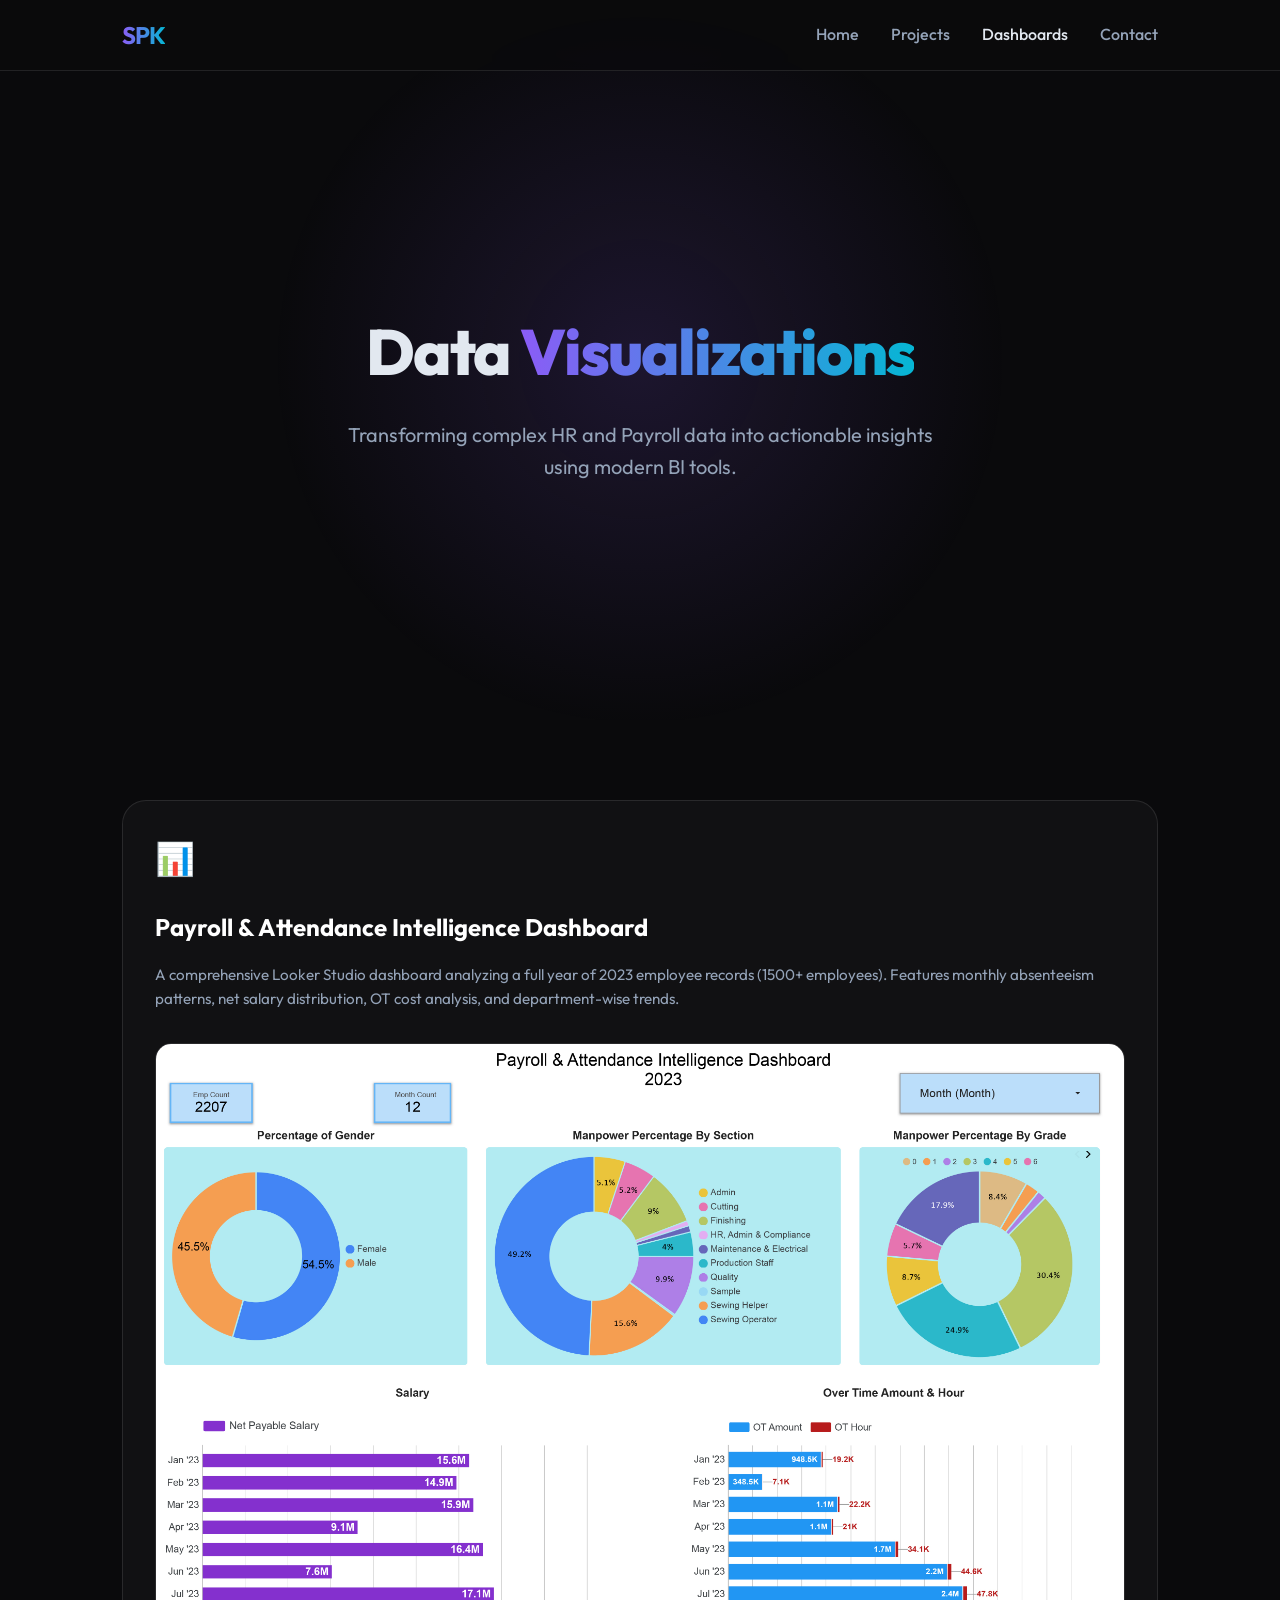
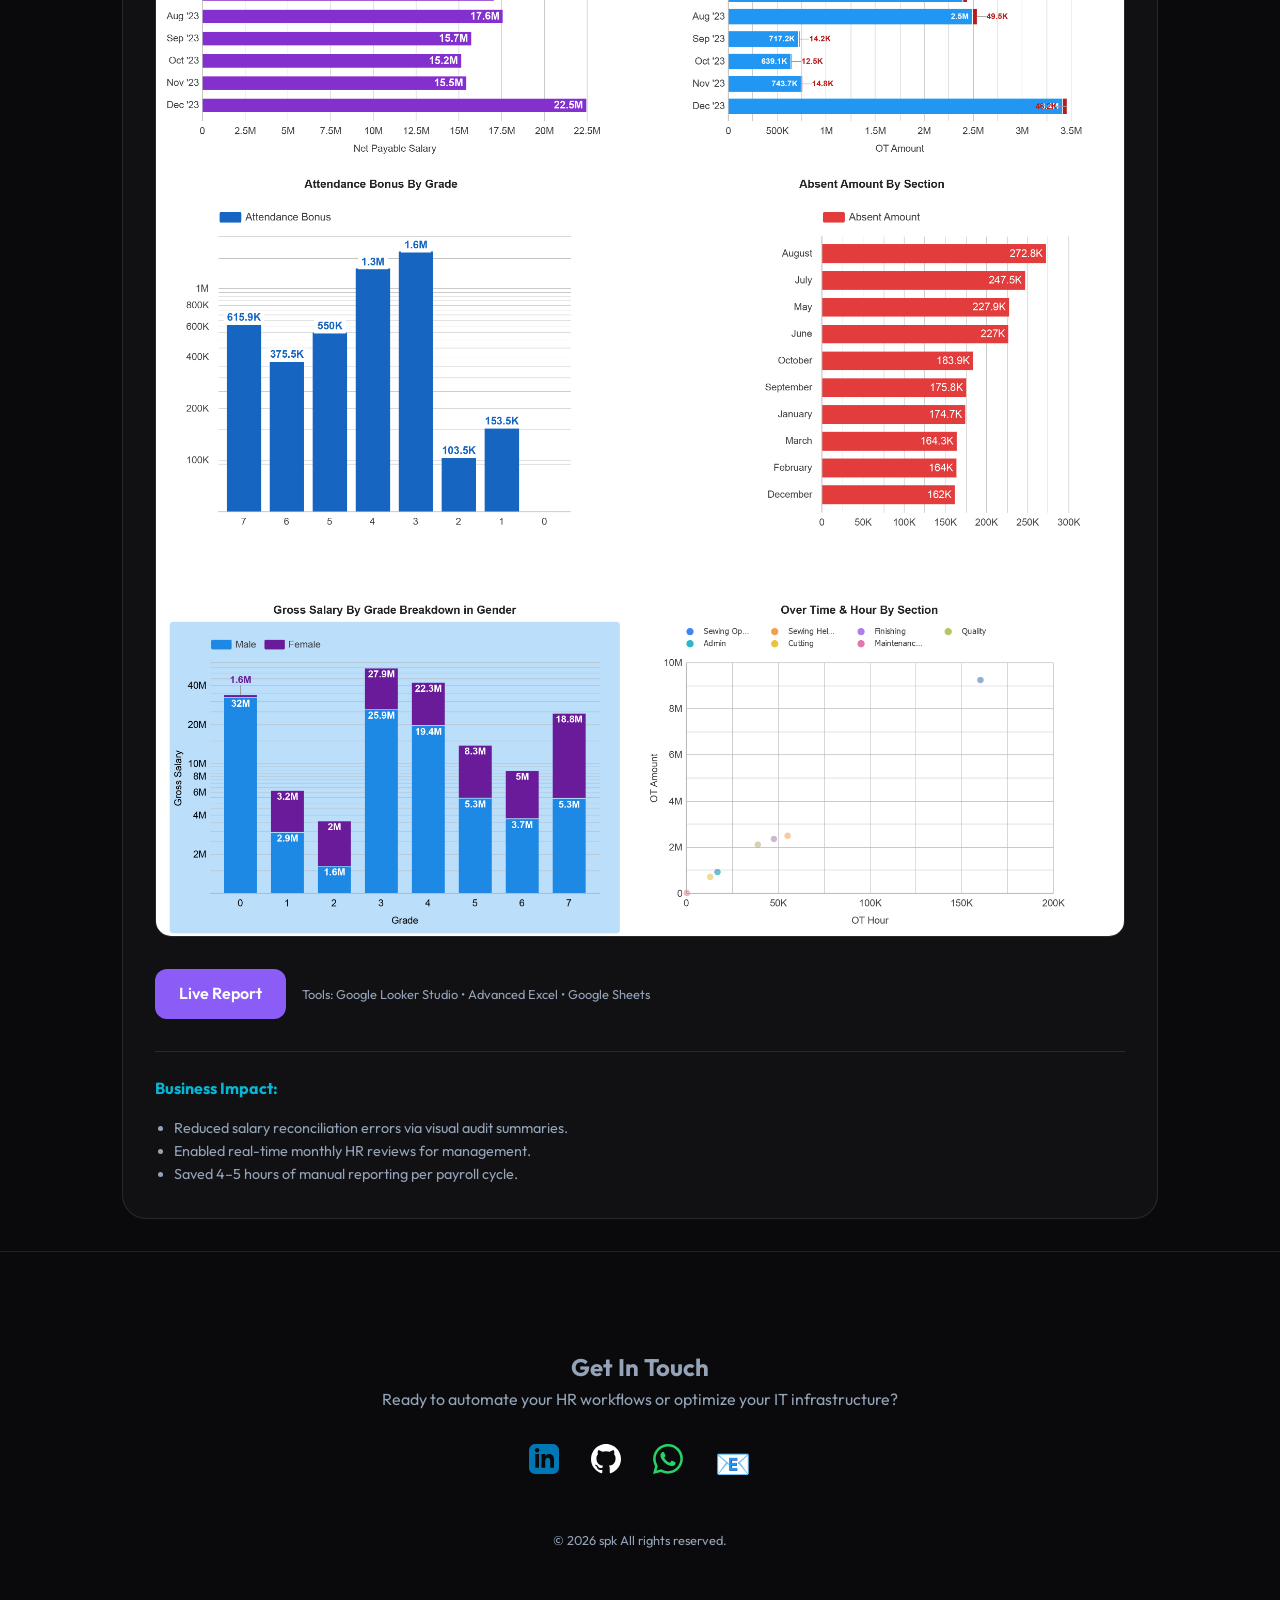
==== dashboards.html @ ec6a7e1b "feat: initialize personal portfolio website with project, dashboard, and skills documentation" ====
<!DOCTYPE html>
<html lang="en">
<head>
    <meta charset="UTF-8">
    <meta name="viewport" content="width=device-width, initial-scale=1.0">
    <meta name="description" content="Dashboards & Data Visualizations by Md Shahriar Parvez">
    <meta property="og:title" content="Dashboards | Md Shahriar Parvez">
    <meta property="og:description" content="Transforming complex HR and Payroll data into actionable insights using modern BI tools.">
    <meta property="og:type" content="website">
    <title>Dashboards | Md Shahriar Parvez</title>
    <link rel="icon" href="data:image/svg+xml,<svg xmlns=%22http://www.w3.org/2000/svg%22 viewBox=%220 0 100 100%22><text y=%22.9em%22 font-size=%2290%22>👨‍💻</text></svg>">
    <link rel="stylesheet" href="css/style.css">
</head>
<body>

    <nav class="nav-bar">
        <div class="nav-container">
            <a href="index.html" class="nav-logo" style="text-decoration: none;">SPK</a>
            <div class="nav-links">
                <a href="index.html">Home</a>
                <a href="projects.html">Projects</a>
                <a href="dashboards.html" class="active">Dashboards</a>
                <a href="index.html#contact">Contact</a>
            </div>
        </div>
    </nav>

    <header style="height: 40vh;">
        <div class="hero-content">
            <h1 class="hero-title">Data <span class="hero-gradient">Visualizations</span></h1>
            <p class="hero-subtitle">Transforming complex HR and Payroll data into actionable insights using modern BI tools.</p>
        </div>
    </header>

    <main class="container">
        
        <div class="grid">
            
            <!-- Dashboard 1 -->
            <div class="card" style="grid-column: span 1 / -1;">
                <span class="card-icon">📊</span>
                <h3>Payroll & Attendance Intelligence Dashboard</h3>
                <p>A comprehensive Looker Studio dashboard analyzing a full year of 2023 employee records (1500+ employees). Features monthly absenteeism patterns, net salary distribution, OT cost analysis, and department-wise trends.</p>
                
                <div style="margin: 2rem 0; border-radius: 1rem; overflow: hidden; border: 1px solid var(--card-border);">
                    <img src="images/Payroll__Attendance_Intelligence_Dashboard_2023.jpg" alt="Payroll Dashboard" style="width: 100%; display: block;">
                </div>

                <div style="display: flex; gap: 1rem; align-items: center; flex-wrap: wrap;">
                    <a href="https://lookerstudio.google.com/reporting/b800aa45-6dda-4e7b-87ad-60382c30a0e1/page/2VkGE" target="_blank" class="btn btn-primary">Live Report</a>
                    <span style="font-size: 0.8rem; color: var(--text-muted);">Tools: Google Looker Studio • Advanced Excel • Google Sheets</span>
                </div>

                <div style="margin-top: 2rem; border-top: 1px solid var(--card-border); padding-top: 1.5rem;">
                    <h4 style="margin-bottom: 1rem; color: var(--accent-secondary);">Business Impact:</h4>
                    <ul style="color: var(--text-muted); font-size: 0.9rem; padding-left: 1.2rem;">
                        <li>Reduced salary reconciliation errors via visual audit summaries.</li>
                        <li>Enabled real-time monthly HR reviews for management.</li>
                        <li>Saved 4–5 hours of manual reporting per payroll cycle.</li>
                    </ul>
                </div>
            </div>

            <!-- More dashboards can be added here -->

        </div>

    </main>

    <footer id="contact">
        <div class="container">
            <h2>Get In Touch</h2>
            <p>Ready to automate your HR workflows or optimize your IT infrastructure?</p>
            <div style="margin-top: 2rem; display: flex; justify-content: center; gap: 2rem; flex-wrap: wrap; align-items: center;">
                <a href="https://linkedin.com/in/parvez144" target="_blank" class="social-linkedin">
                    <svg xmlns="http://www.w3.org/2000/svg" width="30" height="30" viewBox="0 0 24 24" fill="currentColor"><path d="M19 0h-14c-2.761 0-5 2.239-5 5v14c0 2.761 2.239 5 5 5h14c2.762 0 5-2.239 5-5v-14c0-2.761-2.238-5-5-5zm-11 19h-3v-11h3v11zm-1.5-12.268c-.966 0-1.75-.79-1.75-1.764s.784-1.764 1.75-1.764 1.75.79 1.75 1.764-.783 1.764-1.75 1.764zm13.5 12.268h-3v-5.604c0-3.368-4-3.113-4 0v5.604h-3v-11h3v1.765c1.396-2.586 7-2.777 7 2.476v6.759z"/></svg>
                </a>
                <a href="https://github.com/parvez144" target="_blank" class="social-github">
                    <svg xmlns="http://www.w3.org/2000/svg" width="30" height="30" viewBox="0 0 24 24" fill="currentColor"><path d="M12 0c-6.626 0-12 5.373-12 12 0 5.302 3.438 9.8 8.207 11.387.599.111.793-.261.793-.577v-2.234c-3.338.726-4.033-1.416-4.033-1.416-.546-1.387-1.333-1.756-1.333-1.756-1.089-.745.083-.729.083-.729 1.205.084 1.839 1.237 1.839 1.237 1.07 1.834 2.807 1.304 3.492.997.107-.775.418-1.305.762-1.604-2.665-.305-5.467-1.334-5.467-5.931 0-1.311.469-2.381 1.236-3.221-.124-.303-.535-1.524.117-3.176 0 0 1.008-.322 3.301 1.23.957-.266 1.983-.399 3.003-.404 1.02.005 2.047.138 3.006.404 2.291-1.552 3.297-1.23 3.297-1.23.653 1.653.242 2.874.118 3.176.77.84 1.235 1.911 1.235 3.221 0 4.609-2.807 5.624-5.479 5.921.43.372.823 1.102.823 2.222v3.293c0 .319.192.694.801.576 4.765-1.589 8.199-6.086 8.199-11.386 0-6.627-5.373-12-12-12z"/></svg>
                </a>
                <a href="https://wa.me/8801571745811" target="_blank" class="social-whatsapp">
                    <svg xmlns="http://www.w3.org/2000/svg" width="30" height="30" viewBox="0 0 16 16" fill="currentColor"><path d="M13.601 2.326A7.854 7.854 0 0 0 7.994 0C3.627 0 .068 3.558.064 7.926c0 1.399.366 2.76 1.057 3.965L0 16l4.204-1.102a7.933 7.933 0 0 0 3.79.965h.004c4.368 0 7.926-3.558 7.93-7.93A7.898 7.898 0 0 0 13.6 2.326zM7.994 14.521a6.573 6.573 0 0 1-3.356-.92l-.24-.144-2.494.654.666-2.433-.156-.251a6.56 6.56 0 0 1-1.007-3.505c0-3.626 2.957-6.584 6.591-6.584a6.56 6.56 0 0 1 4.66 1.931 6.557 6.557 0 0 1 1.928 4.66c-.004 3.639-2.961 6.592-6.592 6.592zm3.615-4.934c-.197-.099-1.17-.578-1.353-.646-.182-.065-.315-.099-.445.099-.133.197-.513.646-.627.775-.114.133-.232.148-.43.05-.197-.1-.836-.308-1.592-.985-.59-.525-.985-1.175-1.103-1.372-.114-.198-.011-.304.088-.403.087-.088.197-.232.296-.346.1-.114.133-.198.198-.33.065-.134.034-.248-.015-.347-.05-.099-.445-1.076-.612-1.47-.16-.389-.323-.335-.445-.34-.114-.007-.247-.007-.38-.007a.729.729 0 0 0-.529.247c-.182.198-.691.677-.691 1.654 0 .977.71 1.916.81 2.049.098.133 1.394 2.132 3.383 2.992.47.205.84.326 1.129.418.475.152.904.129 1.246.08.38-.058 1.171-.48 1.338-.943.164-.464.164-.86.114-.943-.049-.084-.182-.133-.38-.232z"/></svg>
                </a>
                <a href="mailto:sparvez.ipa@gmail.com" style="display: flex; align-items: center; text-decoration: none;">
                    <span style="font-size: 1.8rem; line-height: 1;">📧</span>
                </a>
            </div>
            <p style="margin-top: 3rem; font-size: 0.8rem;">&copy; 2026 spk All rights reserved.</p>
        </div>
    </footer>

</body>
</html>
---- css/style.css ----
@import url('https://fonts.googleapis.com/css2?family=Outfit:wght@300;400;500;600;700&display=swap');

* {
    margin: 0;
    padding: 0;
    box-sizing: border-box;
}

html {
    scroll-behavior: smooth;
}

:root {
    --bg-color: #0a0a0c;
    --card-bg: rgba(255, 255, 255, 0.03);
    --card-border: rgba(255, 255, 255, 0.1);
    --accent-primary: #8b5cf6;
    --accent-secondary: #06b6d4;
    --text-main: #e2e8f0;
    --text-muted: #94a3b8;
    --nav-bg: rgba(10, 10, 12, 0.8);
    --font-outfit: 'Outfit', sans-serif;
    --transition: all 0.3s cubic-bezier(0.4, 0, 0.2, 1);
}

* {
    margin: 0;
    padding: 0;
    box-sizing: border-box;
}

@keyframes pageLoadFadeIn {
    0% { opacity: 0; }
    100% { opacity: 1; }
}

body {
    background-color: var(--bg-color);
    color: var(--text-main);
    font-family: var(--font-outfit);
    line-height: 1.6;
    overflow-x: hidden;
    animation: pageLoadFadeIn 0.8s ease-out forwards;
}

/* --- Layout Components --- */

.container {
    max-width: 1100px;
    margin: 0 auto;
    padding: 2rem;
}

header {
    width: 100%;
    min-height: 80vh;
    display: flex;
    flex-direction: column;
    justify-content: center;
    align-items: center;
    text-align: center;
    background: radial-gradient(circle at 50% 50%, rgba(139, 92, 246, 0.15) 0%, transparent 50%);
    position: relative;
    padding: 8rem 2rem 4rem 2rem;
}

.nav-bar {
    position: fixed;
    top: 0;
    left: 0;
    width: 100%;
    z-index: 1000;
    background: var(--nav-bg);
    backdrop-filter: blur(12px);
    border-bottom: 1px solid var(--card-border);
    padding: 1rem 0;
}

.nav-container {
    max-width: 1100px;
    margin: 0 auto;
    display: flex;
    justify-content: space-between;
    align-items: center;
    padding: 0 2rem;
}

.nav-logo {
    font-weight: 700;
    font-size: 1.5rem;
    letter-spacing: -1px;
    background: linear-gradient(to right, var(--accent-primary), var(--accent-secondary));
    -webkit-background-clip: text;
    -webkit-text-fill-color: transparent;
}

.nav-links {
    display: flex;
    gap: 2rem;
}

.nav-links a {
    color: var(--text-muted);
    text-decoration: none;
    font-weight: 500;
    transition: var(--transition);
}

.nav-links a:hover, .nav-links a.active {
    color: var(--text-main);
}

/* --- Hero Section --- */

.hero-avatar {
    width: 150px;
    height: 150px;
    border-radius: 50%;
    object-fit: cover;
    margin-bottom: 1.5rem;
    border: 3px solid var(--accent-primary);
    box-shadow: 0 0 20px rgba(139, 92, 246, 0.4);
    transition: var(--transition);
}

.hero-avatar:hover {
    transform: scale(1.05);
    box-shadow: 0 0 30px rgba(139, 92, 246, 0.6);
}

.hero-title {
    font-size: 4rem;
    font-weight: 800;
    margin-bottom: 1rem;
    letter-spacing: -2px;
}

.hero-gradient {
    background: linear-gradient(to right, var(--accent-primary), var(--accent-secondary));
    -webkit-background-clip: text;
    -webkit-text-fill-color: transparent;
}

.hero-subtitle {
    font-size: 1.25rem;
    color: var(--text-muted);
    max-width: 600px;
}

/* --- Cards & Grid --- */

.grid {
    display: grid;
    grid-template-columns: repeat(auto-fit, minmax(300px, 1fr));
    gap: 1.5rem;
    margin-top: 3rem;
}

.card {
    background: var(--card-bg);
    border: 1px solid var(--card-border);
    padding: 2rem;
    border-radius: 1.5rem;
    transition: var(--transition);
    position: relative;
    overflow: hidden;
}

.card:hover {
    transform: translateY(-10px);
    border-color: rgba(139, 92, 246, 0.4);
    box-shadow: 0 10px 40px -10px rgba(139, 92, 246, 0.2);
}

.card h3 {
    font-size: 1.5rem;
    margin-bottom: 1rem;
    color: #fff;
}

.card p {
    color: var(--text-muted);
    font-size: 0.95rem;
}

.card-icon {
    font-size: 2rem;
    margin-bottom: 1.5rem;
    display: block;
}

/* --- Section Headers --- */

.section-head {
    margin-top: 4rem;
    margin-bottom: 2rem;
}

.section-head h2 {
    font-size: 2.5rem;
    font-weight: 700;
    margin-bottom: 0.5rem;
}

.line-accent {
    width: 60px;
    height: 4px;
    background: var(--accent-primary);
    border-radius: 2px;
}

/* --- Buttons --- */

.btn {
    display: inline-block;
    padding: 0.75rem 1.5rem;
    border-radius: 0.75rem;
    font-weight: 600;
    text-decoration: none;
    transition: var(--transition);
}

.btn-primary {
    background: var(--accent-primary);
    color: #fff;
}

.btn-primary:hover {
    transform: scale(1.05);
    background: #7c3aed;
}

/* --- Footer --- */

footer {
    border-top: 1px solid var(--card-border);
    padding: 4rem 0;
    text-align: center;
    color: var(--text-muted);
}

footer a {
    color: var(--text-muted);
    transition: var(--transition);
    display: inline-block;
}

footer a.social-linkedin {
    color: #0077b5;
}
footer a.social-github {
    color: #ffffff;
}
footer a.social-whatsapp {
    color: #25D366;
}

footer a:hover {
    transform: scale(1.15);
    filter: brightness(1.2);
}

/* --- Responsive --- */

@media (max-width: 768px) {
    .hero-title { font-size: 2.5rem; }
    .nav-container {
        flex-direction: column;
        gap: 0.5rem;
    }
    .nav-links {
        gap: 1rem;
        font-size: 0.9rem;
    }
}

/* Glassmorphism for specific Notion content if needed */
.notion-content {
    background: var(--card-bg);
    border: 1px solid var(--card-border);
    padding: 2rem;
    border-radius: 1.5rem;
}
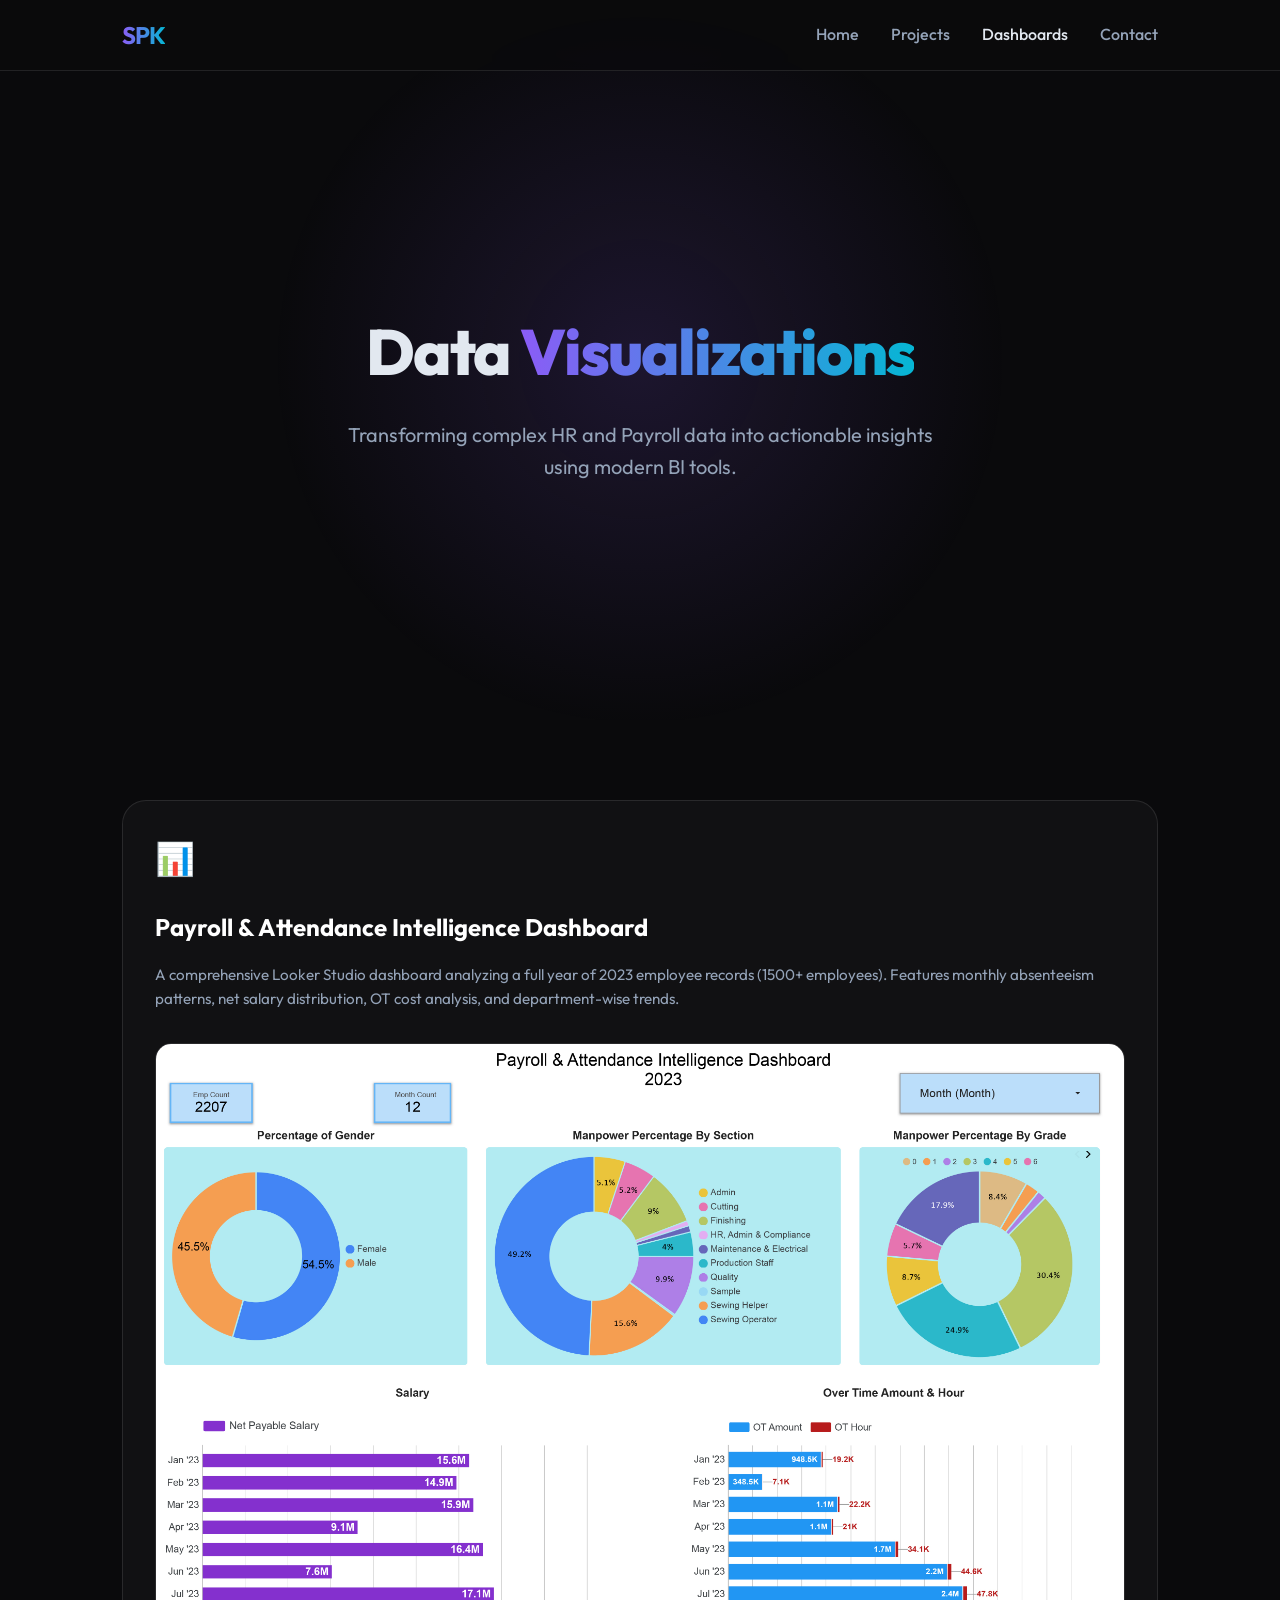
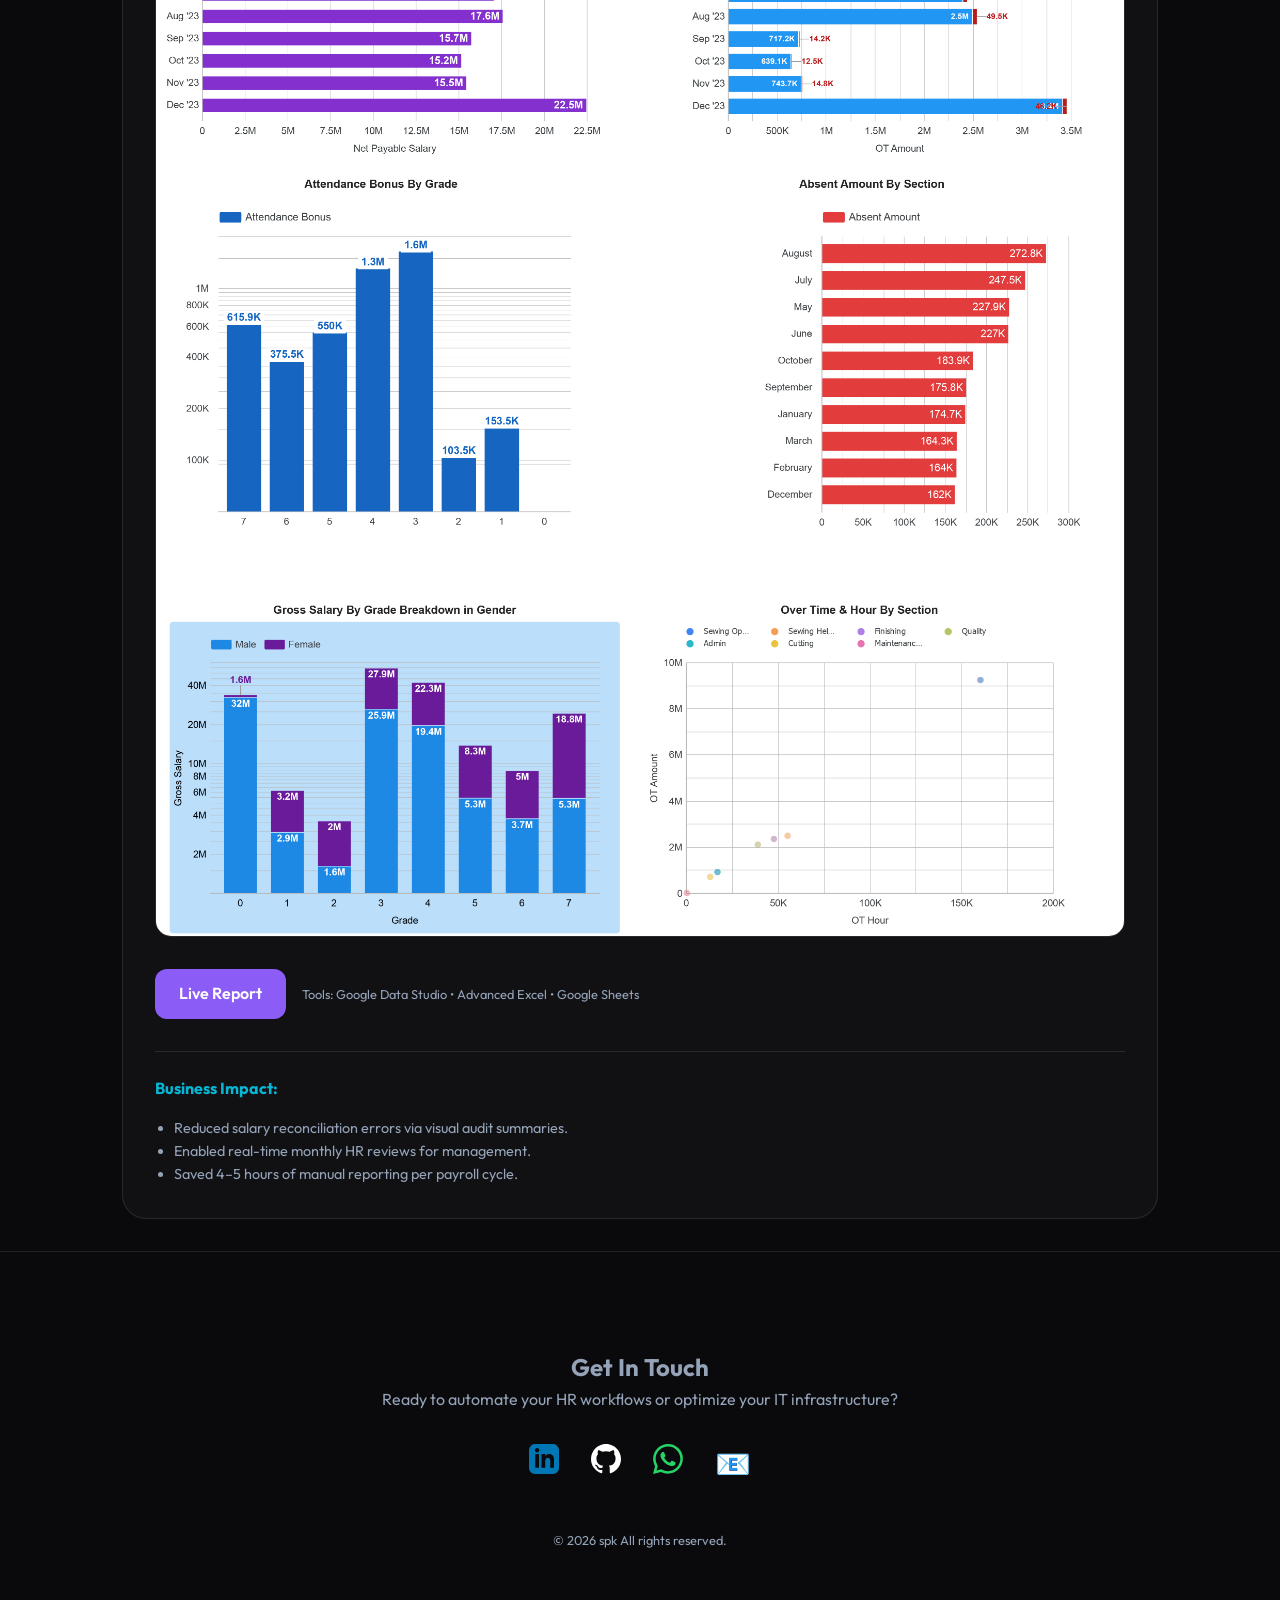
==== commit 94dd0693: "docs: rename Google Looker Studio to Google Data Studio in dashboard tool list" ====
--- a/dashboards.html
+++ b/dashboards.html
@@ -48,7 +48,7 @@
 
                 <div style="display: flex; gap: 1rem; align-items: center; flex-wrap: wrap;">
                     <a href="https://lookerstudio.google.com/reporting/b800aa45-6dda-4e7b-87ad-60382c30a0e1/page/2VkGE" target="_blank" class="btn btn-primary">Live Report</a>
-                    <span style="font-size: 0.8rem; color: var(--text-muted);">Tools: Google Looker Studio • Advanced Excel • Google Sheets</span>
+                    <span style="font-size: 0.8rem; color: var(--text-muted);">Tools: Google Data Studio • Advanced Excel • Google Sheets</span>
                 </div>
 
                 <div style="margin-top: 2rem; border-top: 1px solid var(--card-border); padding-top: 1.5rem;">
